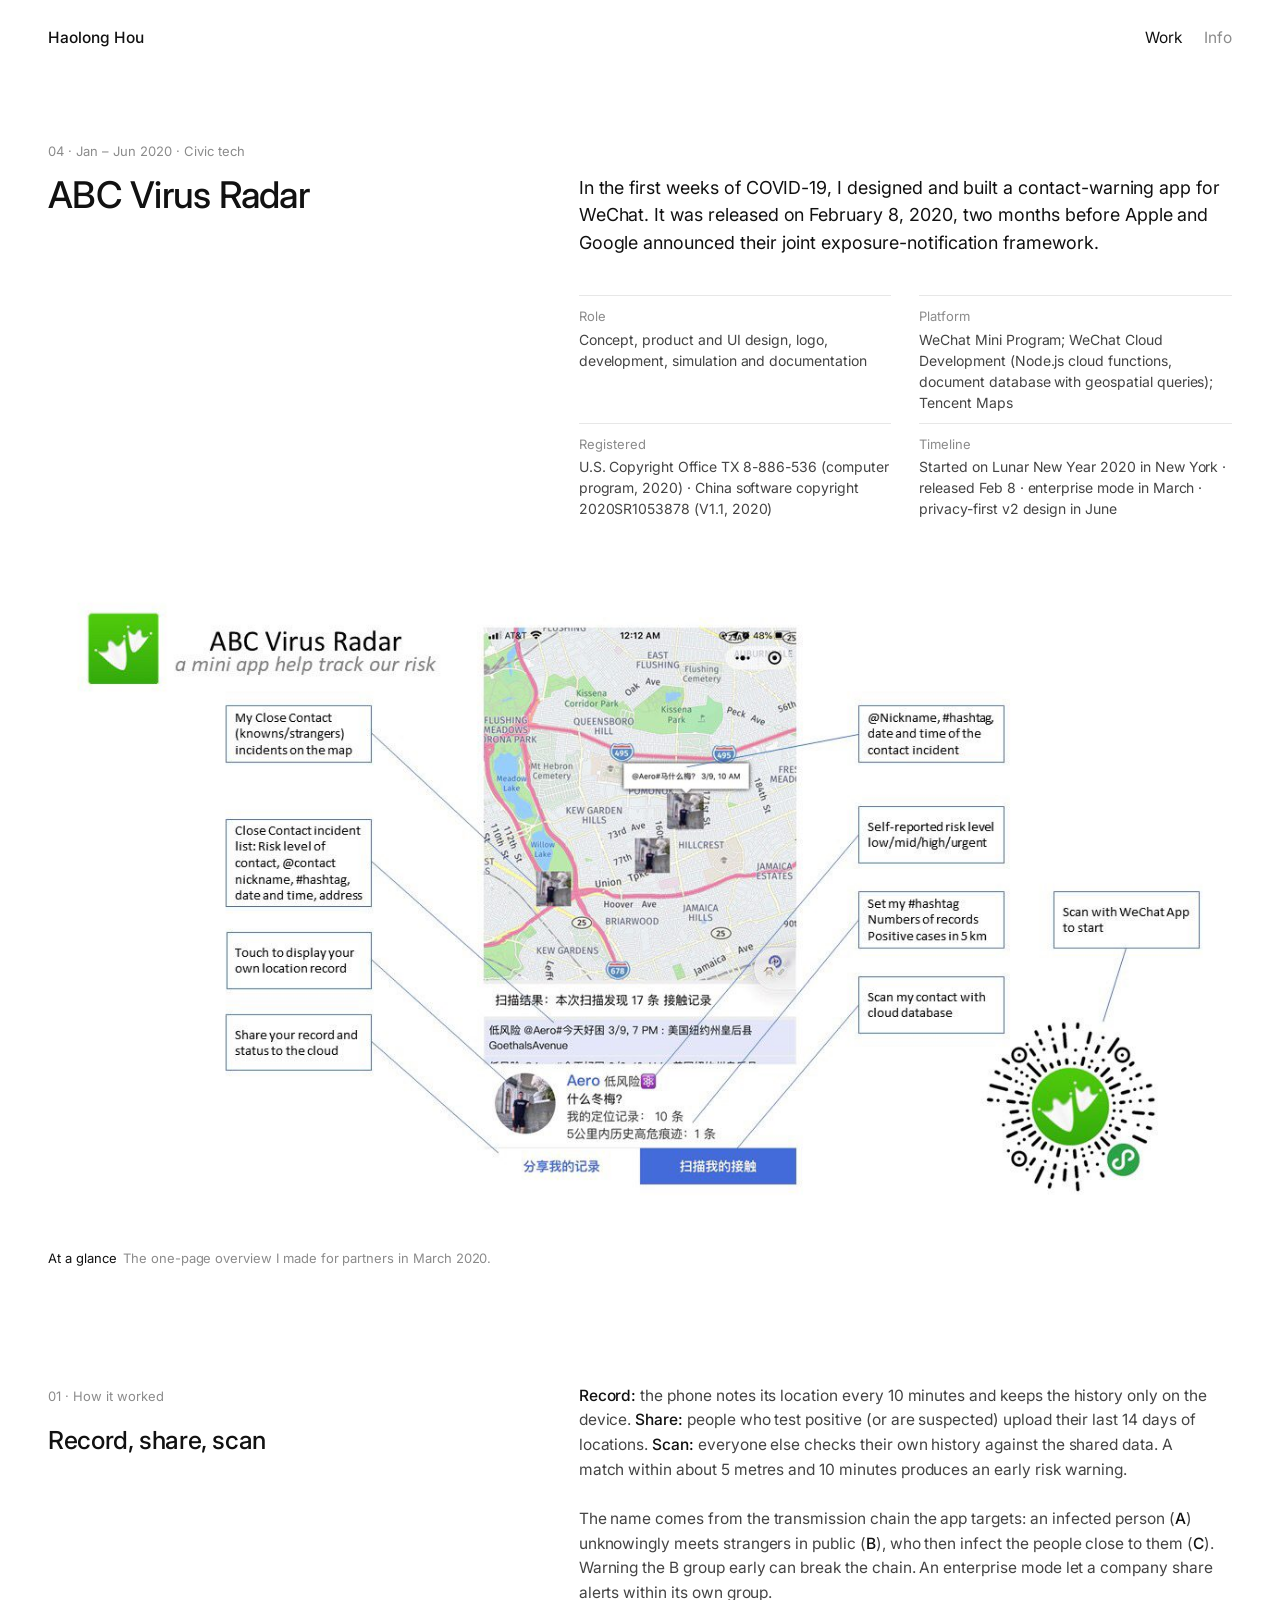
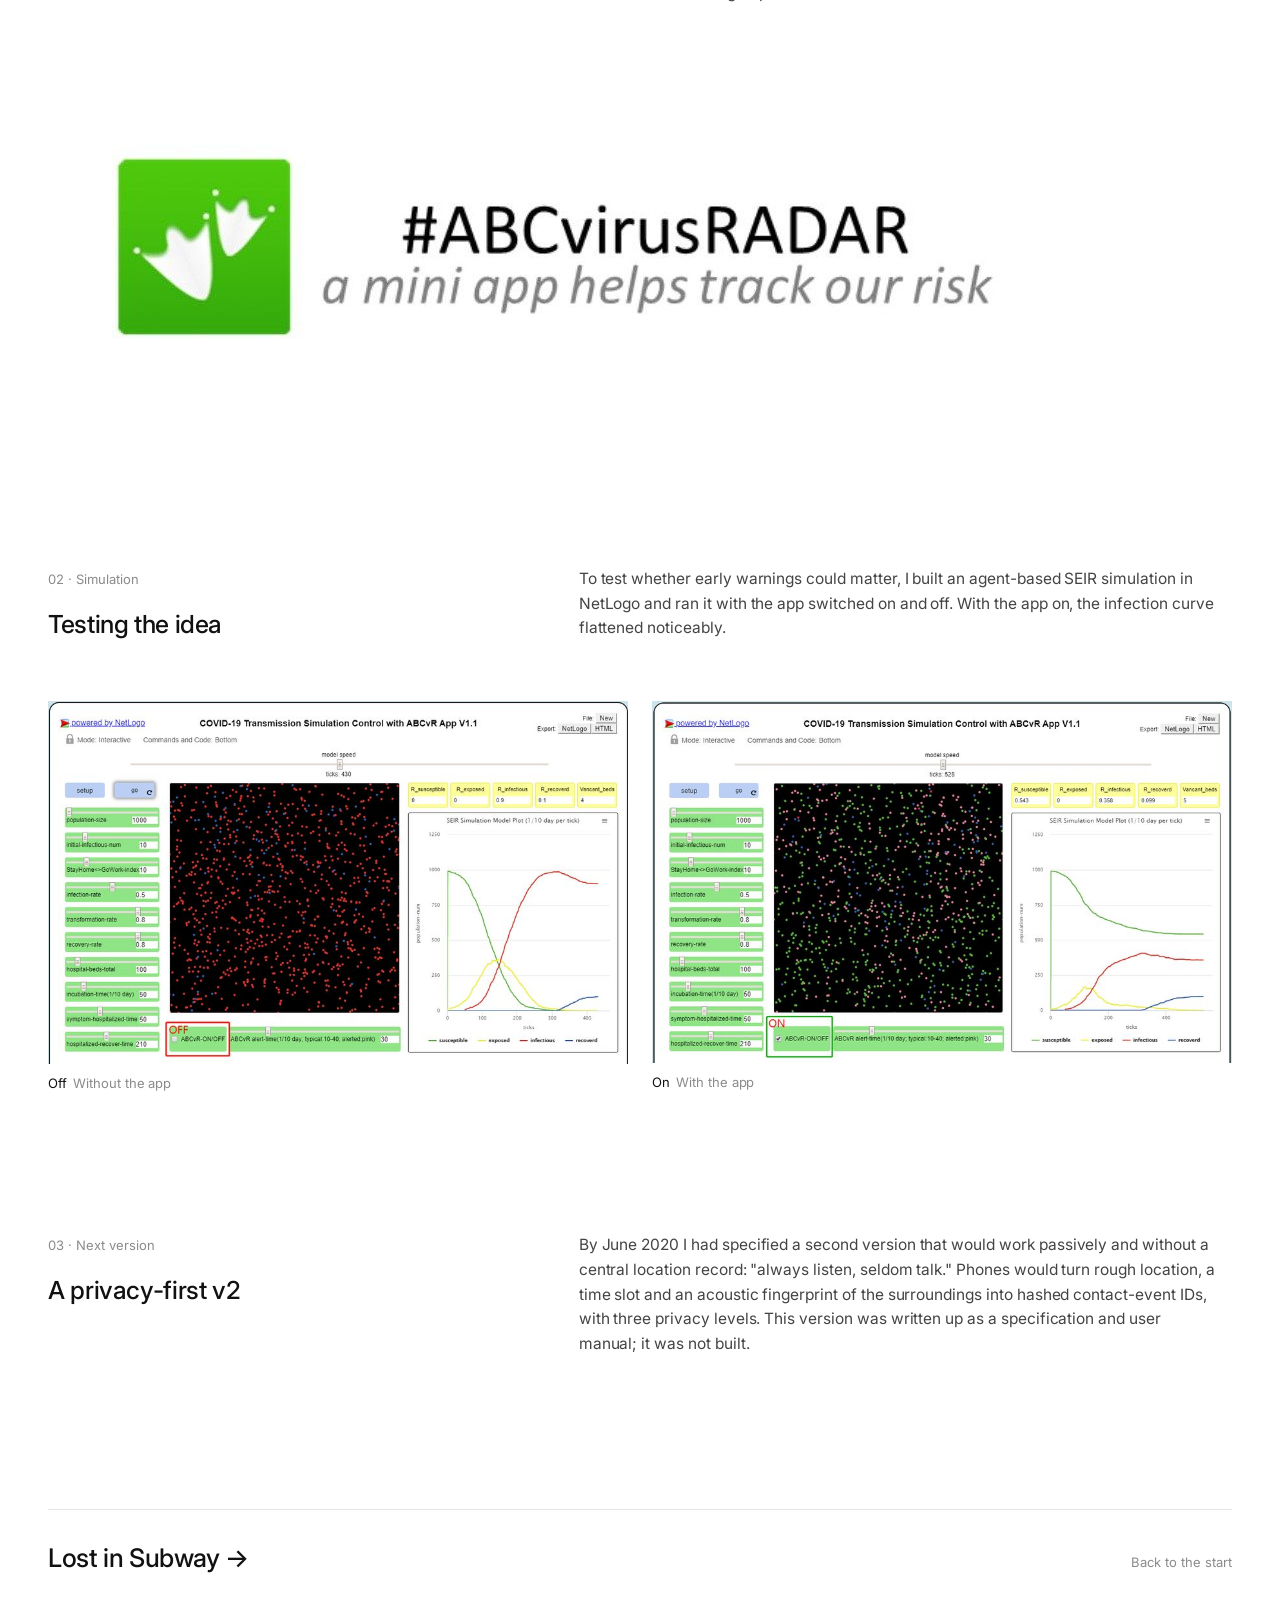
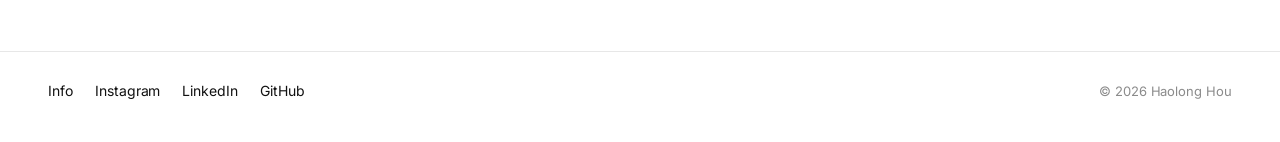
==== abc-virus-radar/index.html @ 7136e2a2 "Portfolio site for hey.icare.love Static gallery-style site: home, Info, and pages for Lost in Subwa" ====
<!doctype html>
<html lang="en">
<head>
<meta charset="utf-8">
<meta name="viewport" content="width=device-width, initial-scale=1">
<title>ABC Virus Radar — Haolong Hou</title>
<meta name="description" content="ABC Virus Radar: a COVID-19 contact-warning app designed and built in the first weeks of the pandemic, released on WeChat on February 8, 2020.">
<meta property="og:title" content="ABC Virus Radar — Haolong Hou">
<meta property="og:image" content="https://hey.icare.love/assets/img/abc/at-a-glance.jpg">
<link rel="icon" href="data:image/svg+xml,%3Csvg xmlns='http://www.w3.org/2000/svg' viewBox='0 0 32 32'%3E%3Ccircle cx='16' cy='16' r='12' fill='%23111'/%3E%3C/svg%3E">
<link rel="preconnect" href="https://fonts.googleapis.com">
<link rel="preconnect" href="https://fonts.gstatic.com" crossorigin>
<link href="https://fonts.googleapis.com/css2?family=Inter:ital,wght@0,400;0,500;1,400&display=swap" rel="stylesheet">
<link rel="stylesheet" href="../assets/css/site.css">
</head>
<body>
<a class="skip" href="#main">Skip to content</a>
<header class="site-head">
  <div class="wrap">
    <a class="brand" href="../">Haolong Hou</a>
    <nav class="site-nav" aria-label="Main">
      <a href="../" aria-current="page">Work</a>
      <a href="../info/">Info</a>
    </nav>
  </div>
</header>

<main id="main" class="wrap">
  <a class="back" href="../#work">← All work</a>

  <header class="proj-head">
    <p class="eyebrow"><b>04</b> · Jan – Jun 2020 · Civic tech</p>
    <h1>ABC Virus Radar</h1>
    <p class="lede">In the first weeks of COVID-19, I designed and built a contact-warning app for WeChat. It was released on February 8, 2020, two months before Apple and Google announced their joint exposure-notification framework.</p>
    <dl class="facts">
      <div><dt>Role</dt><dd>Concept, product and UI design, logo, development, simulation and documentation</dd></div>
      <div><dt>Platform</dt><dd>WeChat Mini Program; WeChat Cloud Development (Node.js cloud functions, document database with geospatial queries); Tencent Maps</dd></div>
      <div><dt>Registered</dt><dd>U.S. Copyright Office TX 8-886-536 (computer program, 2020) · China software copyright 2020SR1053878 (V1.1, 2020)</dd></div>
      <div><dt>Timeline</dt><dd>Started on Lunar New Year 2020 in New York · released Feb 8 · enterprise mode in March · privacy-first v2 design in June</dd></div>
    </dl>
  </header>

  <figure class="hero-fig">
    <img src="../assets/img/abc/at-a-glance.jpg" srcset="../assets/img/abc/at-a-glance-sm.jpg 900w, ../assets/img/abc/at-a-glance.jpg 1280w" sizes="(max-width: 1200px) 100vw, 1120px" width="1280" height="720" alt="ABC Virus Radar at a glance: a phone screen with contact markers on a map, surrounded by labels describing recording, sharing and scanning.">
    <figcaption><span class="k">At a glance</span>The one-page overview I made for partners in March 2020.</figcaption>
  </figure>

  <section class="chapter">
    <div class="chapter-side"><span class="chapter-no">01</span><span class="label">How it worked</span></div>
    <div class="body">
      <h2>Record, share, scan</h2>
      <p><strong>Record:</strong> the phone notes its location every 10 minutes and keeps the history only on the device. <strong>Share:</strong> people who test positive (or are suspected) upload their last 14 days of locations. <strong>Scan:</strong> everyone else checks their own history against the shared data. A match within about 5 metres and 10 minutes produces an early risk warning.</p>
      <p>The name comes from the transmission chain the app targets: an infected person (<strong>A</strong>) unknowingly meets strangers in public (<strong>B</strong>), who then infect the people close to them (<strong>C</strong>). Warning the B group early can break the chain. An enterprise mode let a company share alerts within its own group.</p>
      <figure>
        <img src="../assets/img/abc/cover.jpg" width="1041" height="361" loading="lazy" alt="Banner: #ABCvirusRADAR, a mini app helps track our risk, with the green footprint logo.">
      </figure>
    </div>
  </section>

  <section class="chapter">
    <div class="chapter-side"><span class="chapter-no">02</span><span class="label">Simulation</span></div>
    <div class="body">
      <h2>Testing the idea</h2>
      <p>To test whether early warnings could matter, I built an agent-based SEIR simulation in NetLogo and ran it with the app switched on and off. With the app on, the infection curve flattened noticeably.</p>
      <div class="figs two">
        <figure><img src="../assets/img/abc/simulation-off-sm.jpg" width="900" height="563" loading="lazy" alt="NetLogo simulation with the app off: a tall infection curve."><figcaption><span class="k">Off</span>Without the app</figcaption></figure>
        <figure><img src="../assets/img/abc/simulation-on-sm.jpg" width="900" height="561" loading="lazy" alt="NetLogo simulation with the app on: a flatter infection curve."><figcaption><span class="k">On</span>With the app</figcaption></figure>
      </div>
    </div>
  </section>

  <section class="chapter">
    <div class="chapter-side"><span class="chapter-no">03</span><span class="label">Next version</span></div>
    <div class="body">
      <h2>A privacy-first v2</h2>
      <p>By June 2020 I had specified a second version that would work passively and without a central location record: "always listen, seldom talk." Phones would turn rough location, a time slot and an acoustic fingerprint of the surroundings into hashed contact-event IDs, with three privacy levels. This version was written up as a specification and user manual; it was not built.</p>
    </div>
  </section>

  <a class="next-proj" href="../lost-in-subway/"><span class="label">Back to the start</span><strong>Lost in Subway →</strong></a>
</main>

<footer class="site-foot">
  <div class="wrap">
    <div class="contact"><a href="../info/">Info</a><a href="https://www.instagram.com/lostinsubway/">Instagram</a><a href="https://www.linkedin.com/in/hihaolong/">LinkedIn</a><a href="https://github.com/haolong">GitHub</a></div>
    <small>© 2026 Haolong Hou</small>
  </div>
</footer>
</body>
</html>
---- assets/css/site.css ----
/* hey.icare.love — Haolong Hou portfolio · gallery minimal */
:root {
  --paper: #ffffff;
  --paper-2: #f4f4f3;
  --ink: #111111;
  --ink-2: #444444;
  --muted: #8b8b8b;
  --rule: #e7e7e7;
  --accent: #111111;
  --accent-ink: #111111;
  --wrap: 1280px;
  --gutter: clamp(16px, 4vw, 48px);
  --sans: "Inter", "Helvetica Neue", Helvetica, Arial, system-ui, sans-serif;
  --mono: "Inter", "Helvetica Neue", Helvetica, Arial, system-ui, sans-serif;
}

* { box-sizing: border-box; }
html { -webkit-text-size-adjust: 100%; scroll-behavior: smooth; }
body {
  margin: 0;
  background: var(--paper);
  color: var(--ink);
  font: 400 15.5px/1.6 var(--sans);
  letter-spacing: -0.003em;
  text-rendering: optimizeLegibility;
  -webkit-font-smoothing: antialiased;
}
img { display: block; max-width: 100%; height: auto; }
a { color: inherit; text-decoration: none; }
p a, dd a, li a, figcaption a { text-decoration: underline; text-decoration-color: #c9c9c9; text-underline-offset: 0.2em; text-decoration-thickness: 1px; }
a:hover { color: var(--muted); }
p a:hover, dd a:hover, li a:hover { text-decoration-color: currentColor; color: var(--ink); }
:focus-visible { outline: 1px solid var(--ink); outline-offset: 4px; }
em { font-style: italic; }

.wrap { max-width: var(--wrap); margin: 0 auto; padding: 0 var(--gutter); }
.skip { position: absolute; left: -9999px; }
.skip:focus { left: 12px; top: 12px; background: var(--ink); color: var(--paper); padding: 8px 12px; z-index: 10; }

/* small quiet labels */
.label, .eyebrow, .tags, .facts dt, figcaption .k, .chapter-no, .meta-line {
  font-size: 13px;
  color: var(--muted);
  letter-spacing: 0;
  text-transform: none;
}
.eyebrow b, .chapter-no { font-weight: 400; }

/* header */
.site-head .wrap { display: flex; align-items: baseline; justify-content: space-between; gap: 16px; padding-top: 26px; padding-bottom: 26px; flex-wrap: wrap; }
.brand { font-weight: 500; font-size: 15.5px; }
.brand .dot { display: none; }
.site-nav { display: flex; gap: 22px; font-size: 15.5px; }
.site-nav a { color: var(--muted); }
.site-nav a:hover, .site-nav a[aria-current="page"] { color: var(--ink); }

/* home */
.intro { padding: clamp(36px, 8vw, 110px) 0 clamp(48px, 8vw, 110px); }
.intro p { font-size: clamp(1.05rem, 1.7vw, 1.3rem); line-height: 1.45; color: var(--ink); max-width: 38rem; margin: 0; letter-spacing: -0.01em; }
.intro p + p { color: var(--muted); margin-top: 14px; font-size: 15.5px; }

.gallery { display: grid; gap: clamp(72px, 11vw, 150px); padding-bottom: clamp(80px, 12vw, 160px); }
.piece { display: block; }
.piece .media { background: var(--paper-2); overflow: hidden; }
.piece .media img { width: 100%; aspect-ratio: 16 / 9.5; object-fit: cover; transition: opacity .3s ease; }
.piece:hover .media img { opacity: .9; }
.piece .cap { display: flex; justify-content: space-between; align-items: baseline; gap: 16px; margin-top: 14px; }
.piece .cap .t { font-size: 15.5px; color: var(--ink); }
.piece .cap .t span { color: var(--muted); }
.piece .cap .arrow { color: var(--muted); font-size: 15.5px; white-space: nowrap; }
.piece:hover .cap .arrow { color: var(--ink); }
.piece .cap p { margin: 4px 0 0; color: var(--muted); font-size: 14px; max-width: 40rem; }

/* info page */
.about { padding: clamp(28px, 6vw, 80px) 0 clamp(80px, 12vw, 160px); }
.about-grid { display: grid; grid-template-columns: 5fr 7fr; gap: clamp(28px, 5vw, 80px); }
.about-grid > div > p:first-child { margin-top: 0; }
.about-grid > div > p { font-size: clamp(1rem, 1.4vw, 1.15rem); line-height: 1.5; color: var(--ink); max-width: 30rem; }
.about .sec-head { display: none; }
.cv { display: grid; gap: 34px; }
.cv h3 { font-size: 13px; font-weight: 400; color: var(--muted); margin: 0 0 8px; }
.cv ul { list-style: none; margin: 0; padding: 0; }
.cv li { display: grid; grid-template-columns: 6.5em 1fr; gap: 14px; padding: 8px 0; border-top: 1px solid var(--rule); font-size: 14.5px; line-height: 1.5; }
.cv li .y { font-size: 13px; color: var(--muted); padding-top: 1px; }
.cv li span.w { color: var(--muted); }
.contact-block { margin-top: 36px; font-size: 14.5px; }
.contact-block .label { display: block; margin-bottom: 4px; }

/* footer */
.site-foot .wrap { display: flex; justify-content: space-between; gap: 16px; flex-wrap: wrap; align-items: baseline; padding-top: 28px; padding-bottom: 40px; border-top: 1px solid var(--rule); }
.site-foot .contact { display: flex; gap: 22px; flex-wrap: wrap; font-size: 14px; }
.site-foot small { color: var(--muted); font-size: 13px; }

/* project page */
.back { display: none; }
.proj-head { padding: clamp(24px, 5vw, 64px) 0 clamp(24px, 4vw, 44px); display: grid; grid-template-columns: 5fr 7fr; gap: 12px clamp(28px, 5vw, 80px); align-items: start; }
.proj-head .eyebrow { grid-column: 1 / -1; margin: 0; }
.proj-head h1 { grid-column: 1; font-size: clamp(1.7rem, 3vw, 2.3rem); line-height: 1.15; letter-spacing: -0.02em; margin: 0; font-weight: 500; }
.proj-head .lede { grid-column: 2; font-size: clamp(1rem, 1.4vw, 1.15rem); line-height: 1.55; color: var(--ink); margin: 0 0 8px; max-width: 42rem; }
.facts { grid-column: 2; display: grid; grid-template-columns: 1fr 1fr; gap: 0 28px; margin: 18px 0 0; }
.facts > div { padding: 10px 0; border-top: 1px solid var(--rule); }
.facts dt { margin-bottom: 2px; }
.facts dd { margin: 0; font-size: 14px; line-height: 1.5; color: var(--ink-2); }
.ai-note { grid-column: 2; font-size: 13px; color: var(--muted); margin: 10px 0 0; max-width: 42rem; line-height: 1.5; }

.hero-fig { margin: 0 0 clamp(64px, 9vw, 120px); }
.hero-fig img { width: 100%; }
figure { margin: 0; }
figcaption { font-size: 13px; line-height: 1.45; color: var(--muted); margin-top: 10px; max-width: 40rem; }
figcaption .k { color: var(--ink); margin-right: 6px; }

.chapter { display: grid; grid-template-columns: 5fr 7fr; grid-template-rows: auto 1fr; gap: 12px clamp(28px, 5vw, 80px); padding: 0 0 clamp(80px, 11vw, 140px); }
.chapter h2, .chapter-side { align-self: start; }
.chapter-side { grid-column: 1; }
.chapter-side .chapter-no { display: inline; }
.chapter-side .chapter-no::after { content: " · "; }
.chapter-side .label { display: inline; }
.chapter-side .label br { display: none; }
.chapter .body { display: contents; }
.chapter h2 { grid-column: 1; grid-row: 2; font-size: clamp(1.25rem, 2vw, 1.55rem); line-height: 1.2; letter-spacing: -0.015em; margin: 6px 0 0; font-weight: 500; }
.chapter .body > p { grid-column: 2; color: var(--ink-2); max-width: 40rem; margin: 0 0 12px; }
.chapter .body > p:first-of-type { grid-row: 1 / span 2; }
.chapter .body > p strong { color: var(--ink); font-weight: 500; }
.chapter .body > :is(figure, .figs, .stats, .linkrow) { grid-column: 1 / -1; }
.status { display: inline-block; font-size: 12px; color: var(--muted); border: 1px solid var(--rule); border-radius: 999px; padding: 1px 9px; margin-left: 8px; vertical-align: 1px; }
.linkrow { display: flex; flex-wrap: wrap; gap: 8px 22px; margin: 0 0 8px; font-size: 14px; grid-column: 2 !important; }
.linkrow a { text-decoration: underline; text-decoration-color: #c9c9c9; text-underline-offset: 0.2em; }
.linkrow a::after { content: " ↗"; }

.figs { display: grid; gap: clamp(12px, 2vw, 24px); margin: clamp(20px, 3vw, 36px) 0 0; }
.figs.two { grid-template-columns: 1fr 1fr; }
.figs.three { grid-template-columns: repeat(3, 1fr); }
.figs.phones { grid-template-columns: repeat(3, minmax(0, 300px)); justify-content: center; gap: clamp(16px, 4vw, 56px); background: var(--paper-2); padding: clamp(24px, 5vw, 64px); }
.figs.wide-narrow { grid-template-columns: 2fr 1fr; align-items: start; }
.figs img { width: 100%; background: var(--paper-2); }
.chapter .body > figure { margin-top: clamp(20px, 3vw, 36px); }
.chapter .body > figure[style] { margin-top: clamp(20px, 3vw, 36px) !important; }

.stats { display: grid; grid-template-columns: repeat(4, 1fr); border-top: 1px solid var(--rule); border-bottom: 1px solid var(--rule); margin: clamp(16px, 3vw, 28px) 0 0; }
.stats div { padding: 16px 16px 16px 0; }
.stats div + div { padding-left: 16px; border-left: 1px solid var(--rule); }
.stats b { display: block; font-size: clamp(1.6rem, 3vw, 2.4rem); letter-spacing: -0.03em; line-height: 1.05; font-weight: 400; }
.stats span { font-size: 12.5px; color: var(--muted); }

.next-proj { display: flex; justify-content: space-between; align-items: baseline; gap: 16px; border-top: 1px solid var(--rule); padding: 28px 0 72px; }
.next-proj .label { order: 2; }
.next-proj strong { font-size: clamp(1.25rem, 2.2vw, 1.6rem); letter-spacing: -0.015em; font-weight: 500; }
.next-proj:hover strong { color: var(--muted); }

img.blend { mix-blend-mode: multiply; background: transparent !important; }
.media:has(img.blend) { background: transparent; }

/* responsive */
@media (max-width: 900px) {
  .about-grid, .proj-head, .chapter { grid-template-columns: 1fr; }
  .proj-head > *, .chapter .body > *, .chapter-side, .chapter h2, .linkrow { grid-column: 1 !important; grid-row: auto !important; }
  .figs.three { grid-template-columns: 1fr 1fr; }
  .stats { grid-template-columns: 1fr 1fr; }
  .stats div:nth-child(3) { border-left: 0; padding-left: 0; }
  .stats div:nth-child(n+3) { border-top: 1px solid var(--rule); }
}
@media (max-width: 600px) {
  .figs.two, .figs.three, .figs.wide-narrow, .facts { grid-template-columns: 1fr; }
  .figs.phones { grid-template-columns: repeat(3, 1fr); gap: 8px; padding: 16px; }
  .cv li { grid-template-columns: 1fr; gap: 2px; }
  .piece .cap { flex-direction: column; gap: 4px; }
}

/* print */
@media print {
  @page { size: Letter; margin: 13mm 14mm 14mm; }
  body { background: #fff; }
  .site-head, .site-foot, .back, .next-proj, .skip, .no-print { display: none !important; }
  .chapter, figure, .facts > div, .stats { break-inside: avoid; }
}
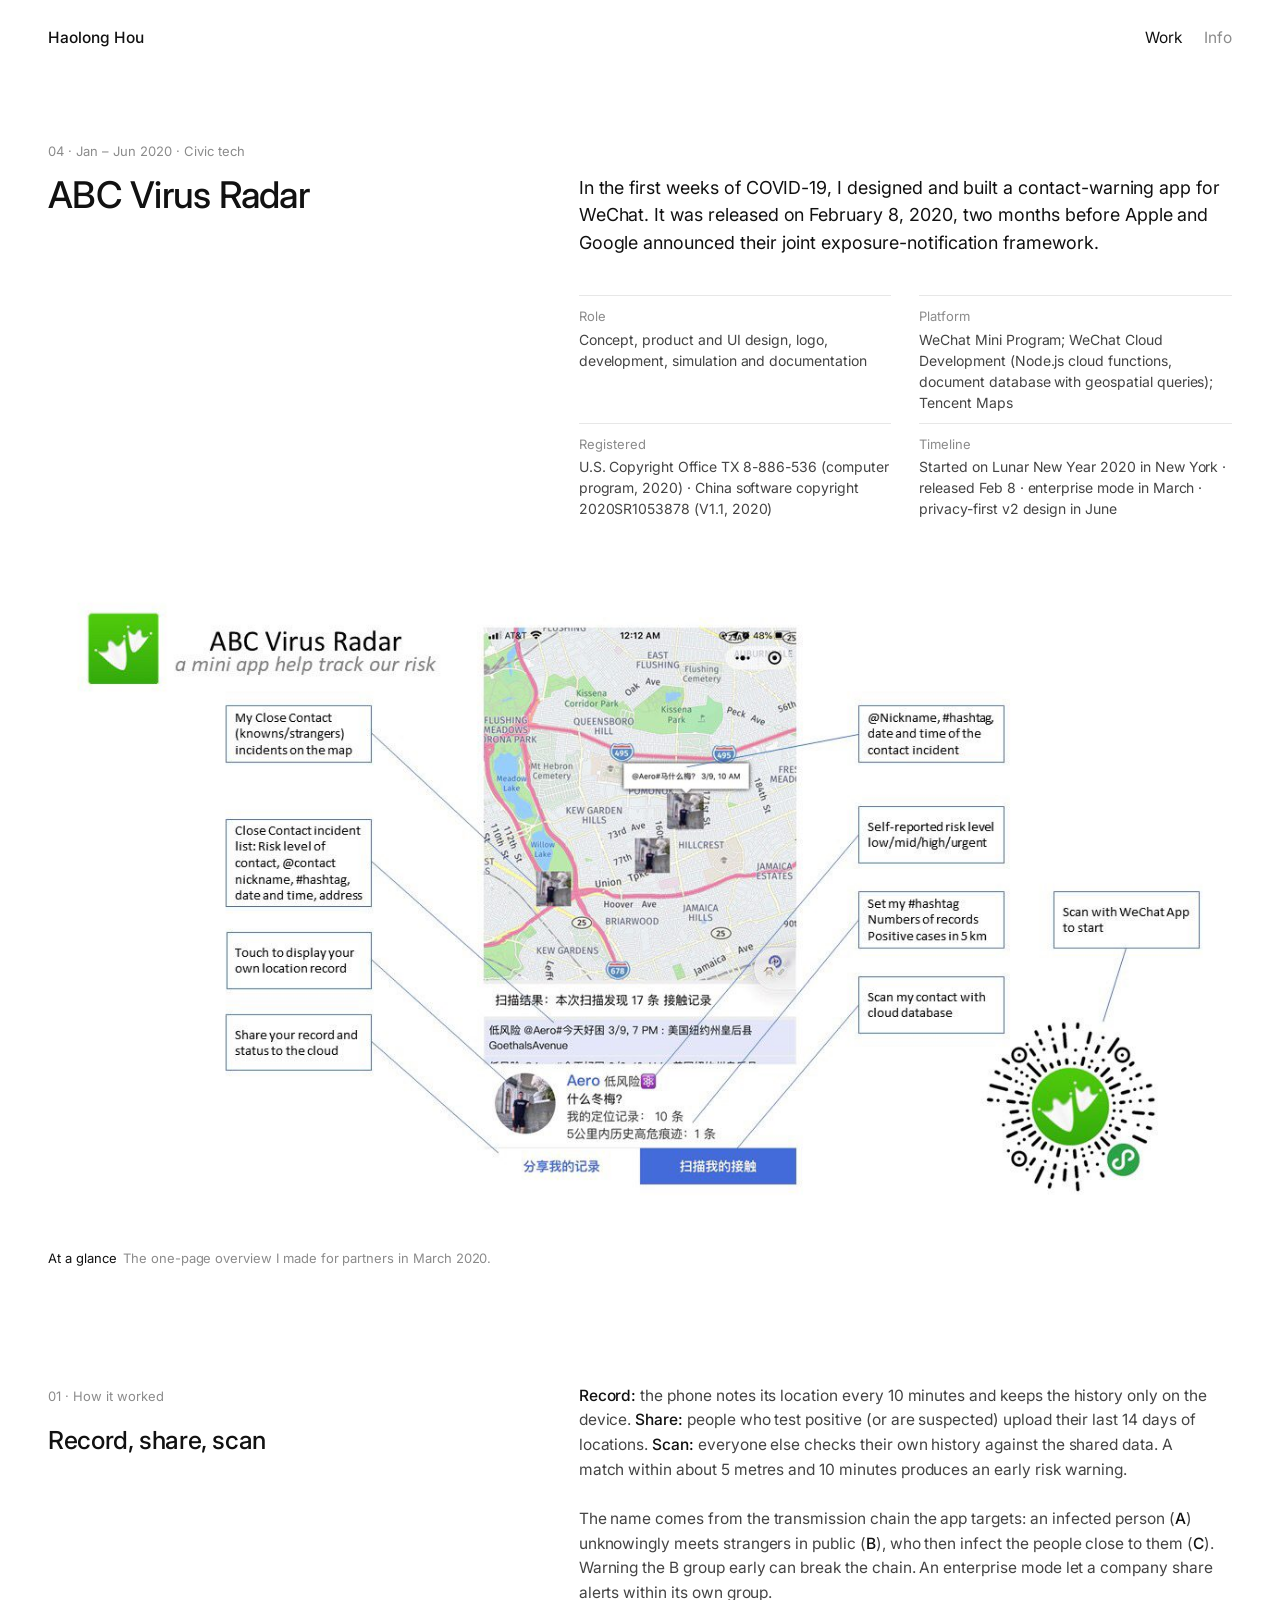
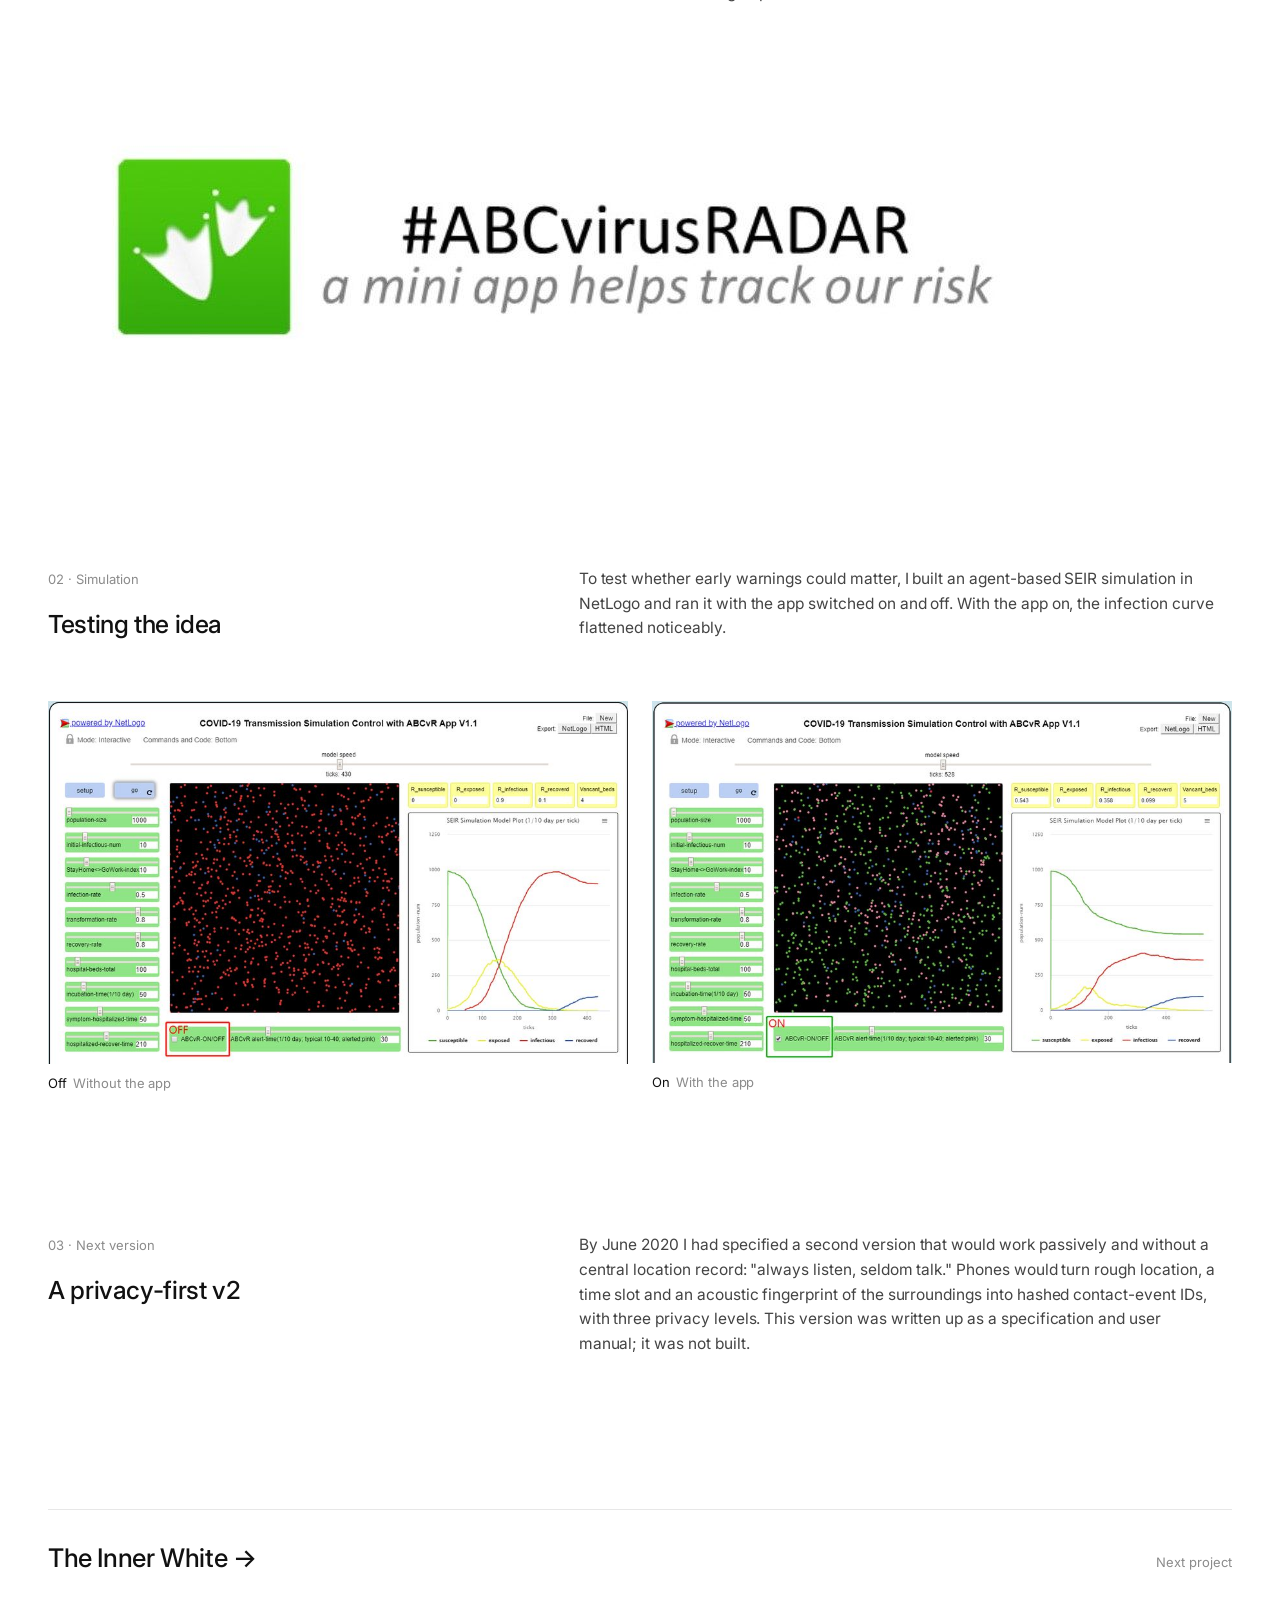
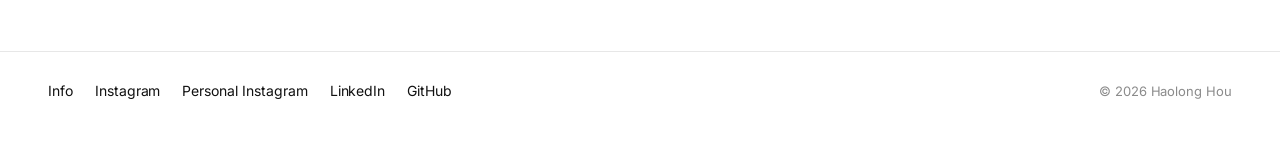
==== commit 7fc7df96: "Add The Inner White, artist references and personal Instagram - New project page the-inner-white/ (F" ====
--- a/abc-virus-radar/index.html
+++ b/abc-virus-radar/index.html
@@ -77,12 +77,12 @@
     </div>
   </section>
 
-  <a class="next-proj" href="../lost-in-subway/"><span class="label">Back to the start</span><strong>Lost in Subway →</strong></a>
+  <a class="next-proj" href="../the-inner-white/"><span class="label">Next project</span><strong>The Inner White →</strong></a>
 </main>
 
 <footer class="site-foot">
   <div class="wrap">
-    <div class="contact"><a href="../info/">Info</a><a href="https://www.instagram.com/lostinsubway/">Instagram</a><a href="https://www.linkedin.com/in/hihaolong/">LinkedIn</a><a href="https://github.com/haolong">GitHub</a></div>
+    <div class="contact"><a href="../info/">Info</a><a href="https://www.instagram.com/lostinsubway/">Instagram</a><a href="https://www.instagram.com/one_sunny_morning/">Personal Instagram</a><a href="https://www.linkedin.com/in/hihaolong/">LinkedIn</a><a href="https://github.com/haolong">GitHub</a></div>
     <small>© 2026 Haolong Hou</small>
   </div>
 </footer>
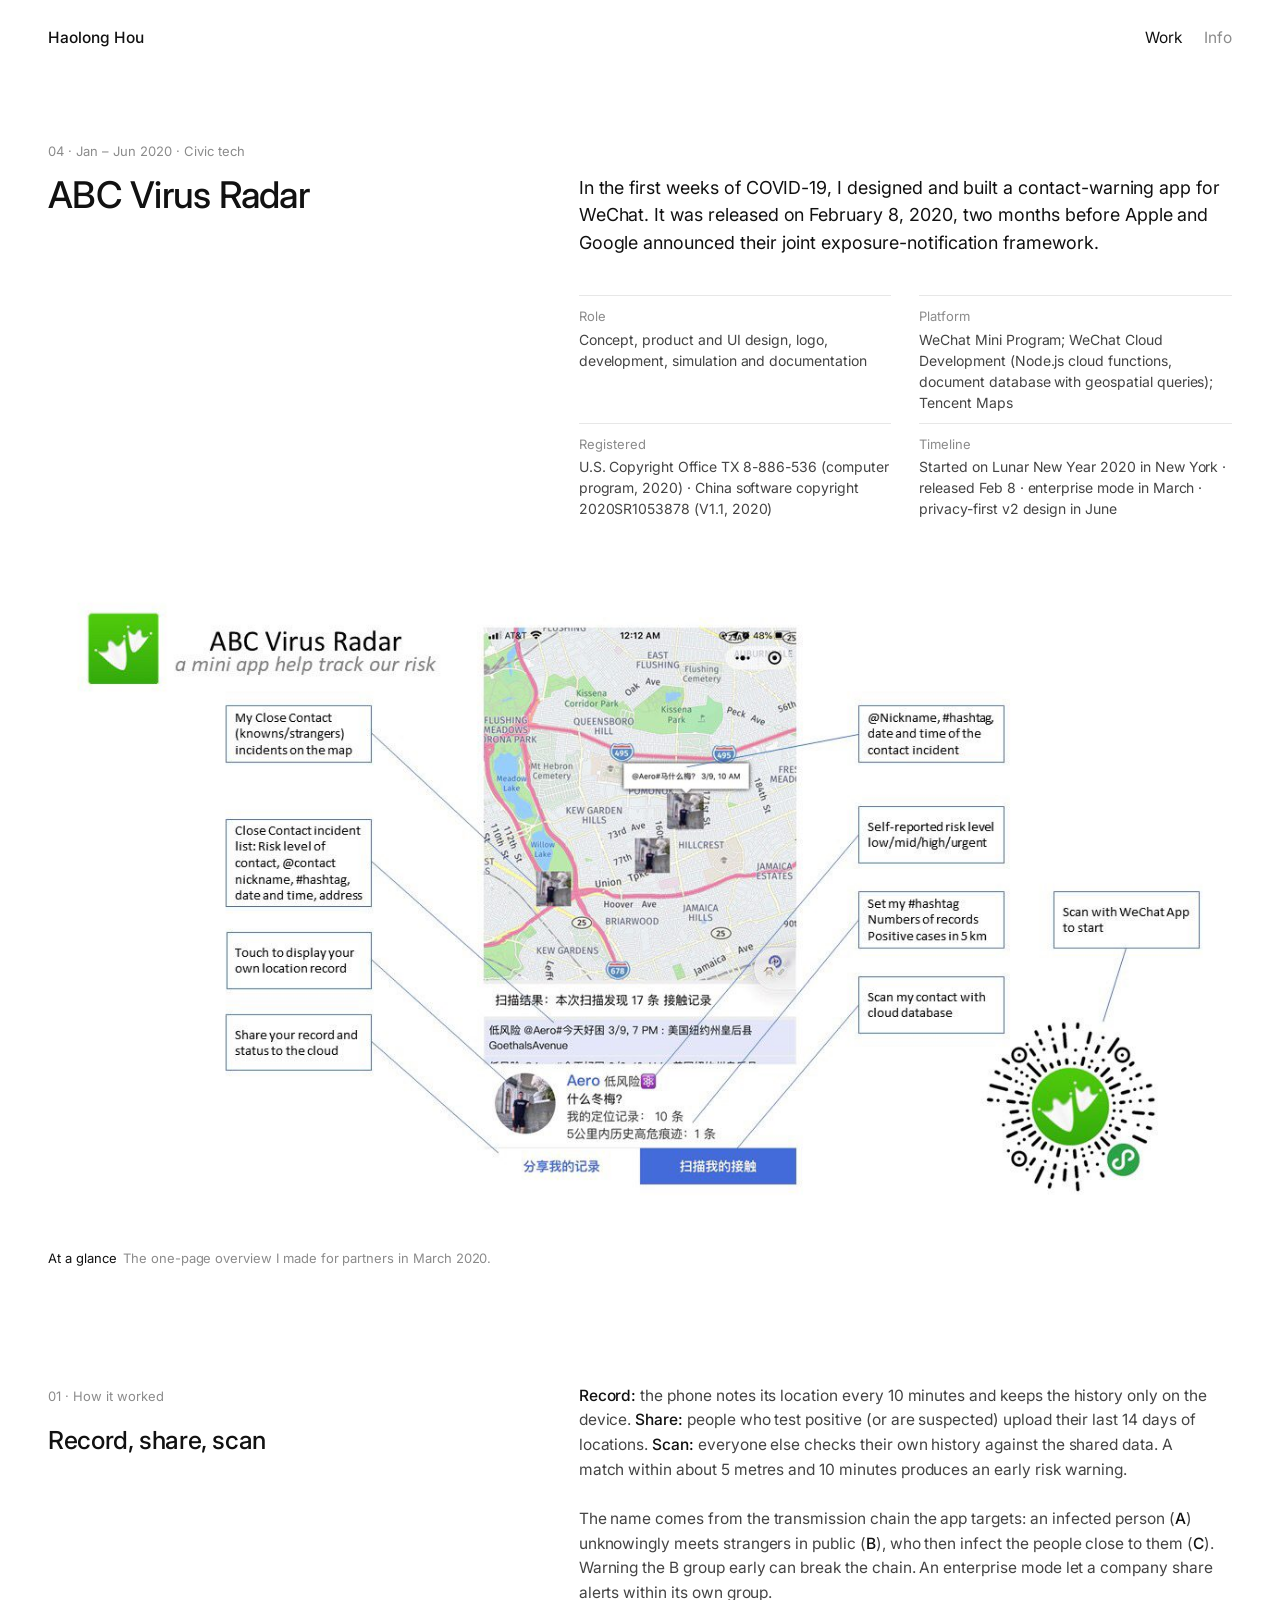
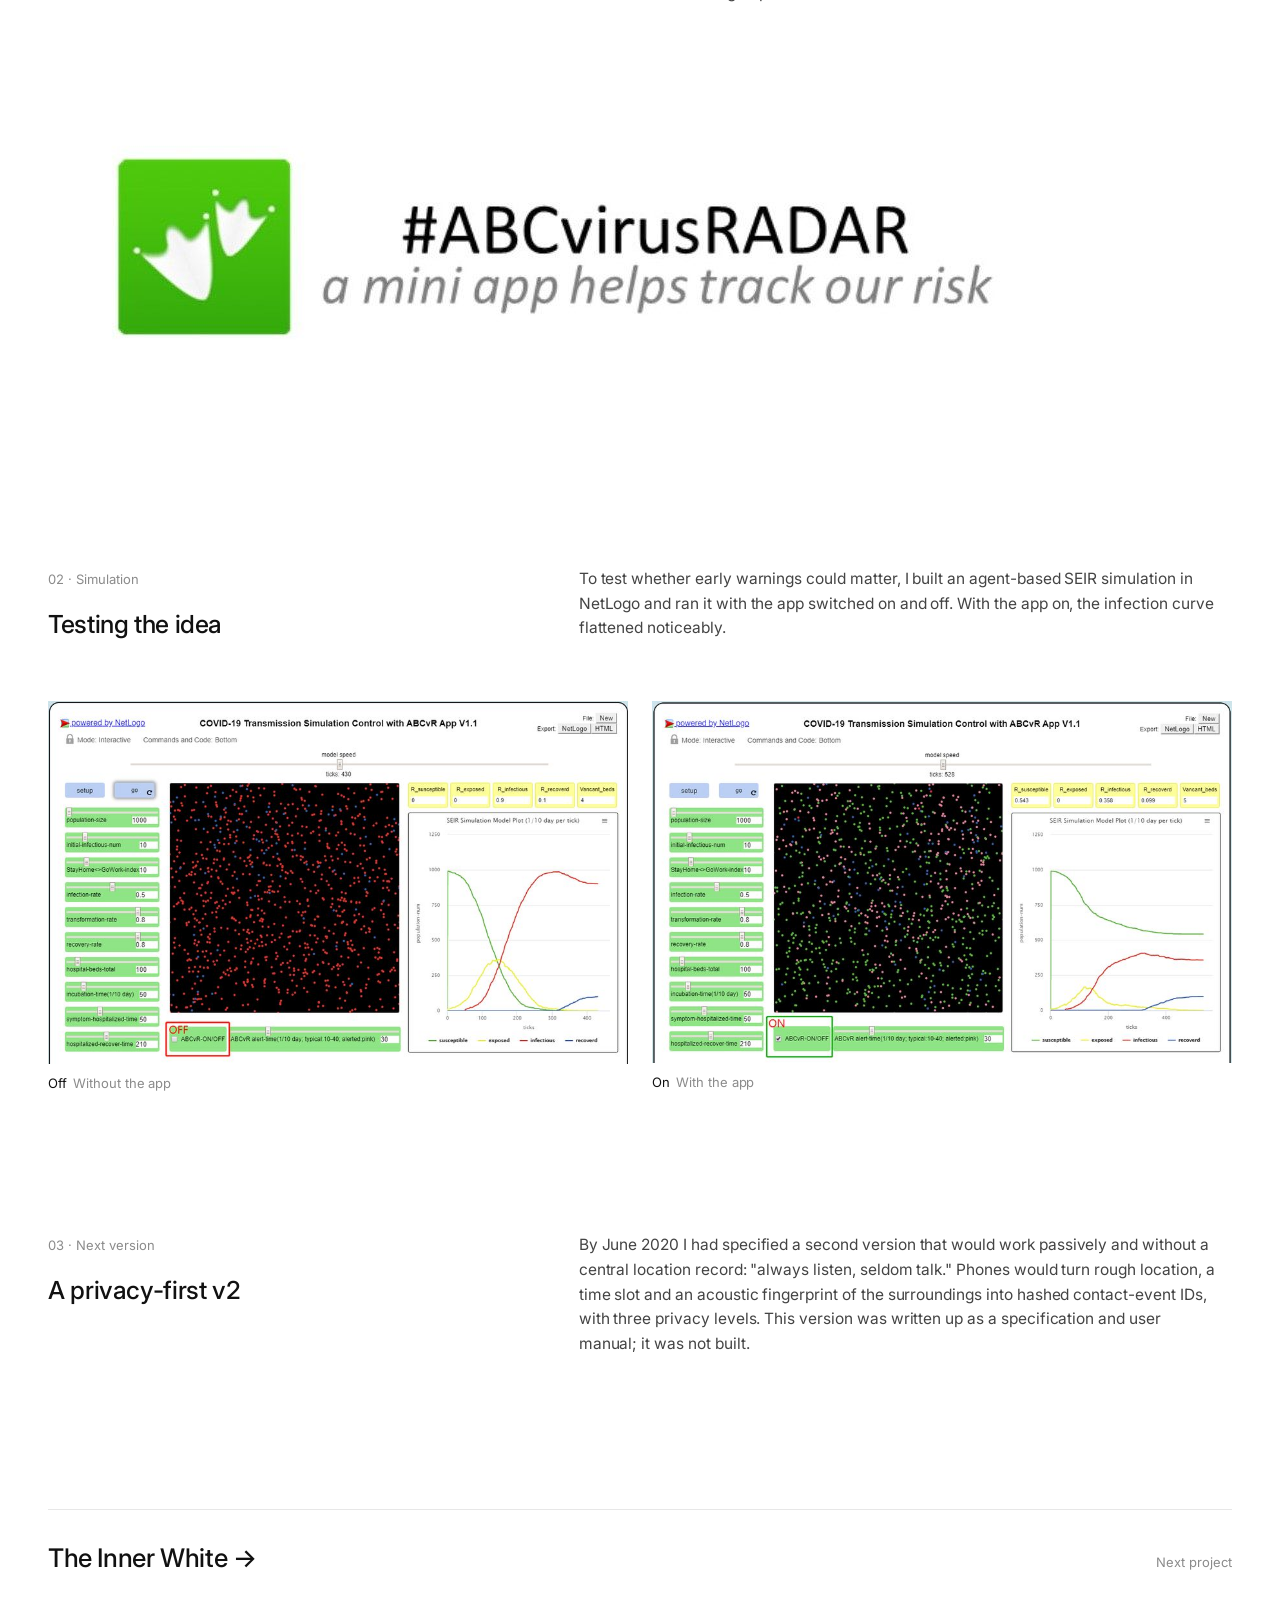
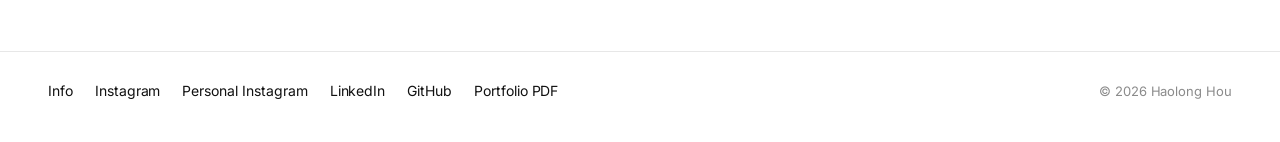
==== commit 621b9ffe: "Lost in the Subway rename and chapter order, The Inner White as a jewellery project, portfolio PDF o" ====
--- a/abc-virus-radar/index.html
+++ b/abc-virus-radar/index.html
@@ -82,7 +82,7 @@
 
 <footer class="site-foot">
   <div class="wrap">
-    <div class="contact"><a href="../info/">Info</a><a href="https://www.instagram.com/lostinsubway/">Instagram</a><a href="https://www.instagram.com/one_sunny_morning/">Personal Instagram</a><a href="https://www.linkedin.com/in/hihaolong/">LinkedIn</a><a href="https://github.com/haolong">GitHub</a></div>
+    <div class="contact"><a href="../info/">Info</a><a href="https://www.instagram.com/lostinsubway/">Instagram</a><a href="https://www.instagram.com/one_sunny_morning/">Personal Instagram</a><a href="https://www.linkedin.com/in/hihaolong/">LinkedIn</a><a href="https://github.com/haolong">GitHub</a><a href="../Haolong-Hou-Portfolio.pdf">Portfolio PDF</a></div>
     <small>© 2026 Haolong Hou</small>
   </div>
 </footer>
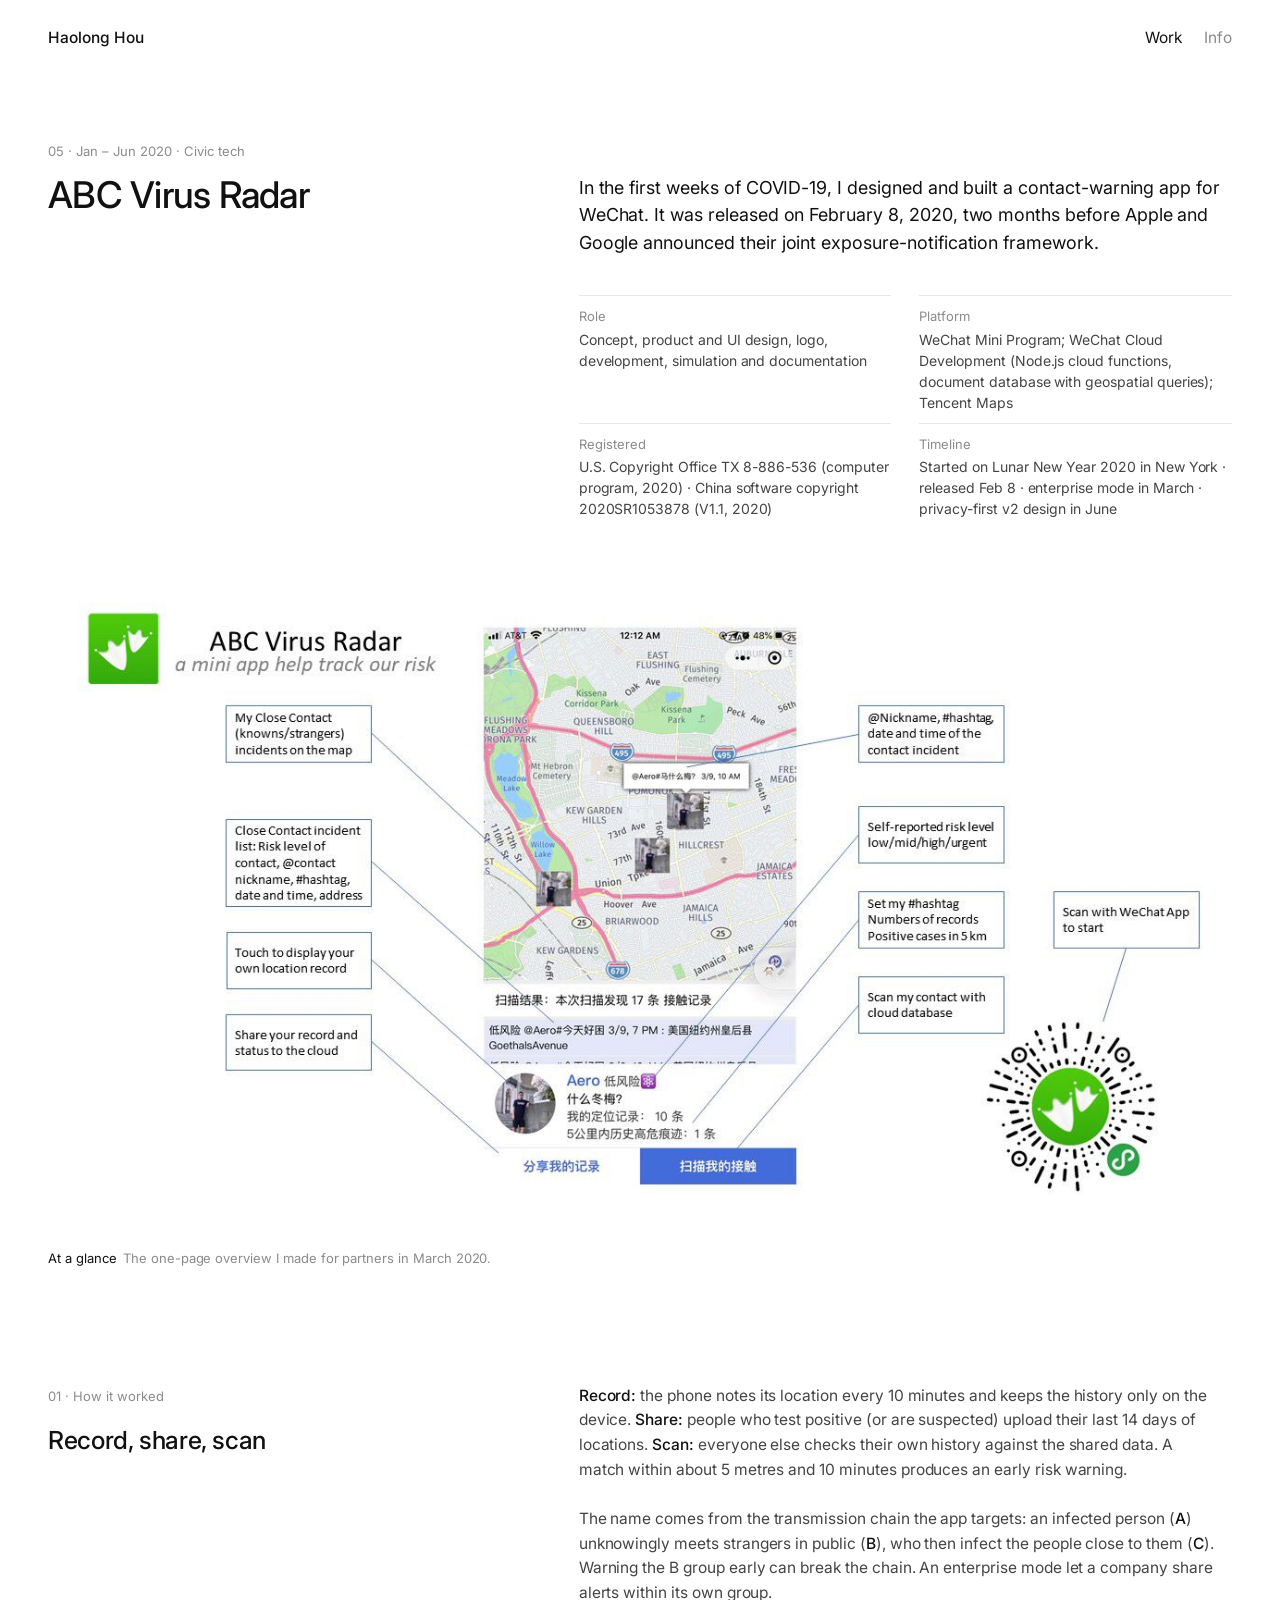
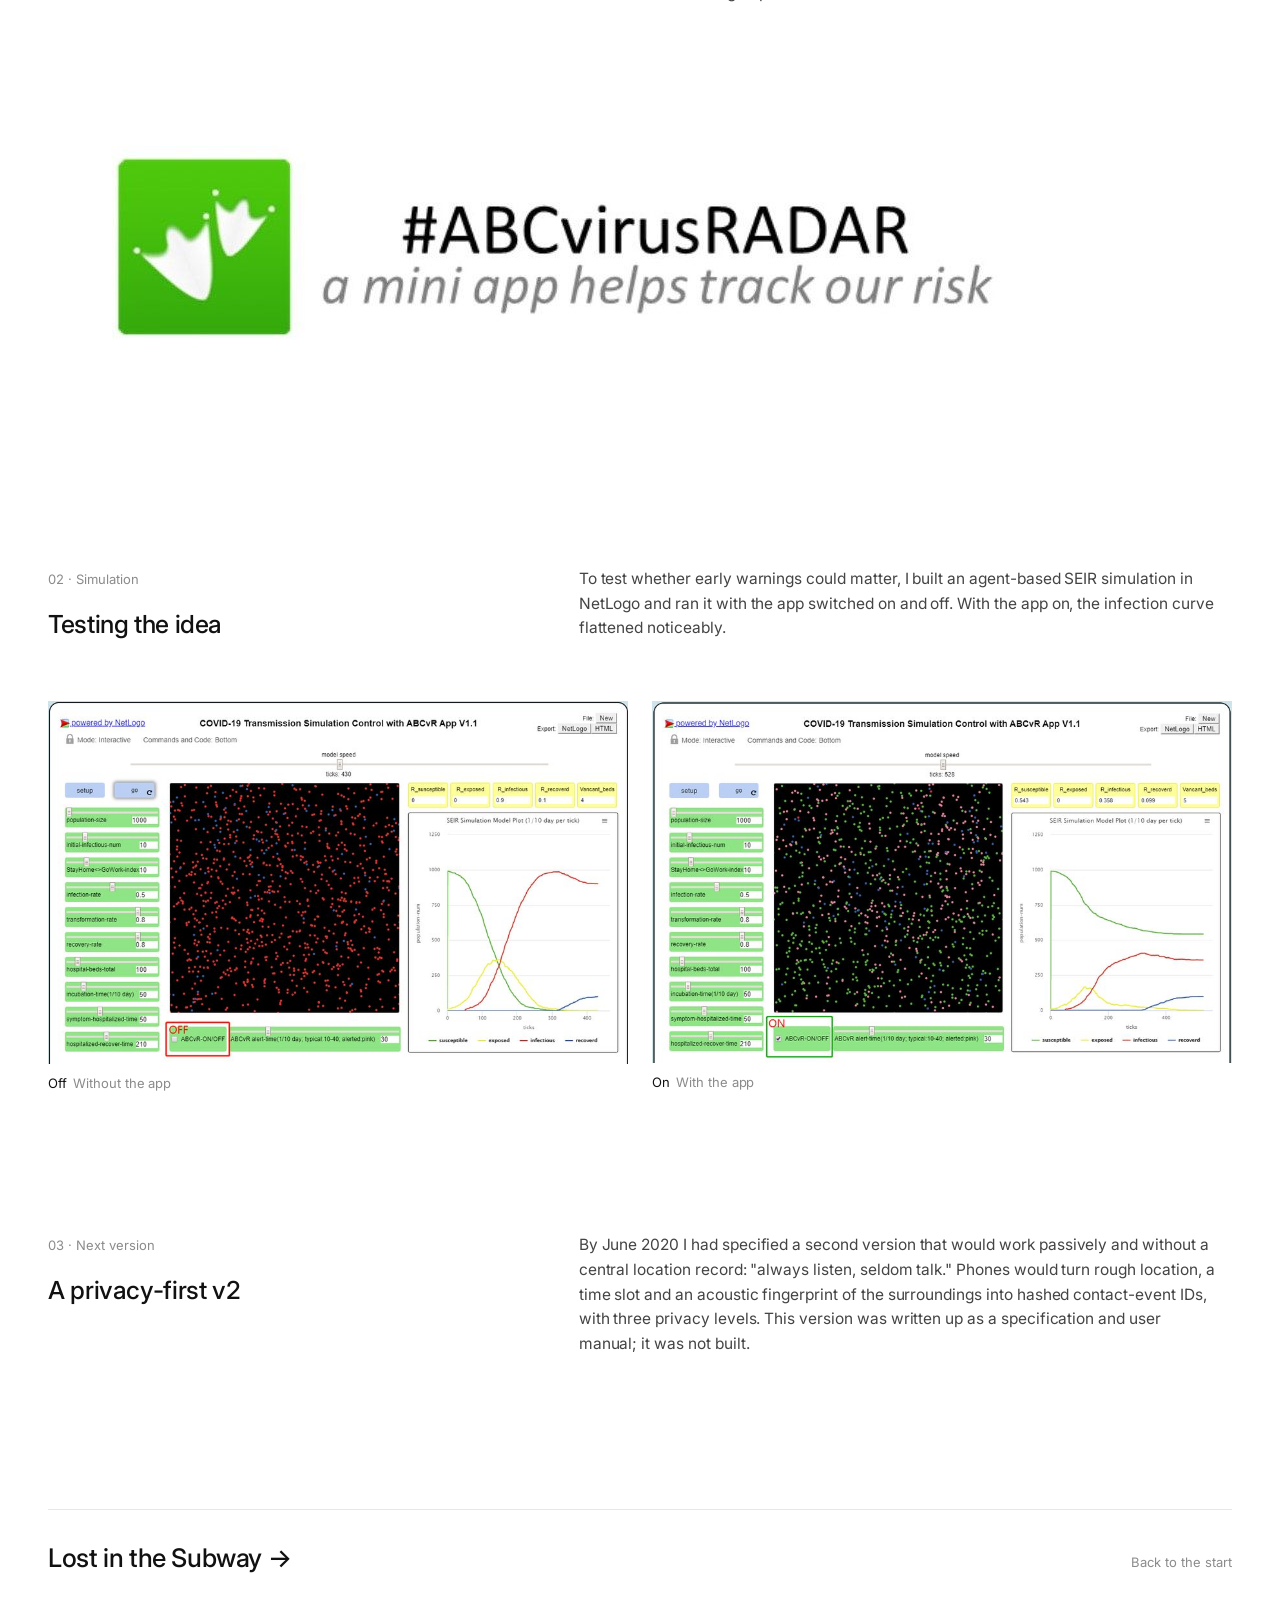
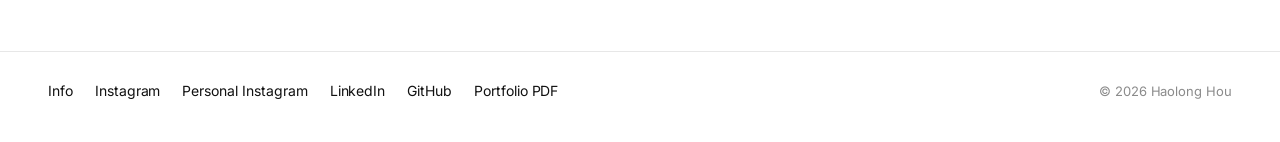
==== commit 1d48b1bf: "Move The Inner White above ABC Virus Radar (newer work first) Home page order, project numbers (04/0" ====
--- a/abc-virus-radar/index.html
+++ b/abc-virus-radar/index.html
@@ -29,7 +29,7 @@
   <a class="back" href="../#work">← All work</a>
 
   <header class="proj-head">
-    <p class="eyebrow"><b>04</b> · Jan – Jun 2020 · Civic tech</p>
+    <p class="eyebrow"><b>05</b> · Jan – Jun 2020 · Civic tech</p>
     <h1>ABC Virus Radar</h1>
     <p class="lede">In the first weeks of COVID-19, I designed and built a contact-warning app for WeChat. It was released on February 8, 2020, two months before Apple and Google announced their joint exposure-notification framework.</p>
     <dl class="facts">
@@ -77,7 +77,7 @@
     </div>
   </section>
 
-  <a class="next-proj" href="../the-inner-white/"><span class="label">Next project</span><strong>The Inner White →</strong></a>
+  <a class="next-proj" href="../lost-in-subway/"><span class="label">Back to the start</span><strong>Lost in the Subway →</strong></a>
 </main>
 
 <footer class="site-foot">
--- a/assets/css/site.css
+++ b/assets/css/site.css
@@ -126,6 +126,10 @@
 .linkrow { display: flex; flex-wrap: wrap; gap: 8px 22px; margin: 0 0 8px; font-size: 14px; grid-column: 2 !important; }
 .linkrow a { text-decoration: underline; text-decoration-color: #c9c9c9; text-underline-offset: 0.2em; }
 .linkrow a::after { content: " ↗"; }
+.spoiler-note { display: grid; grid-template-columns: 5fr 7fr; gap: 0 clamp(28px, 5vw, 80px); margin: 0 0 clamp(48px, 7vw, 88px); }
+.spoiler-note p { grid-column: 2; margin: 0; max-width: 40rem; font-size: 14px; line-height: 1.5; color: var(--muted); border-left: 2px solid var(--rule); padding-left: 12px; }
+.spoiler-note a { color: var(--ink); text-decoration: underline; text-decoration-color: #c9c9c9; text-underline-offset: 0.2em; }
+@media (max-width: 900px) { .spoiler-note { grid-template-columns: 1fr; } .spoiler-note p { grid-column: 1; } }
 
 .figs { display: grid; gap: clamp(12px, 2vw, 24px); margin: clamp(20px, 3vw, 36px) 0 0; }
 .figs.two { grid-template-columns: 1fr 1fr; }
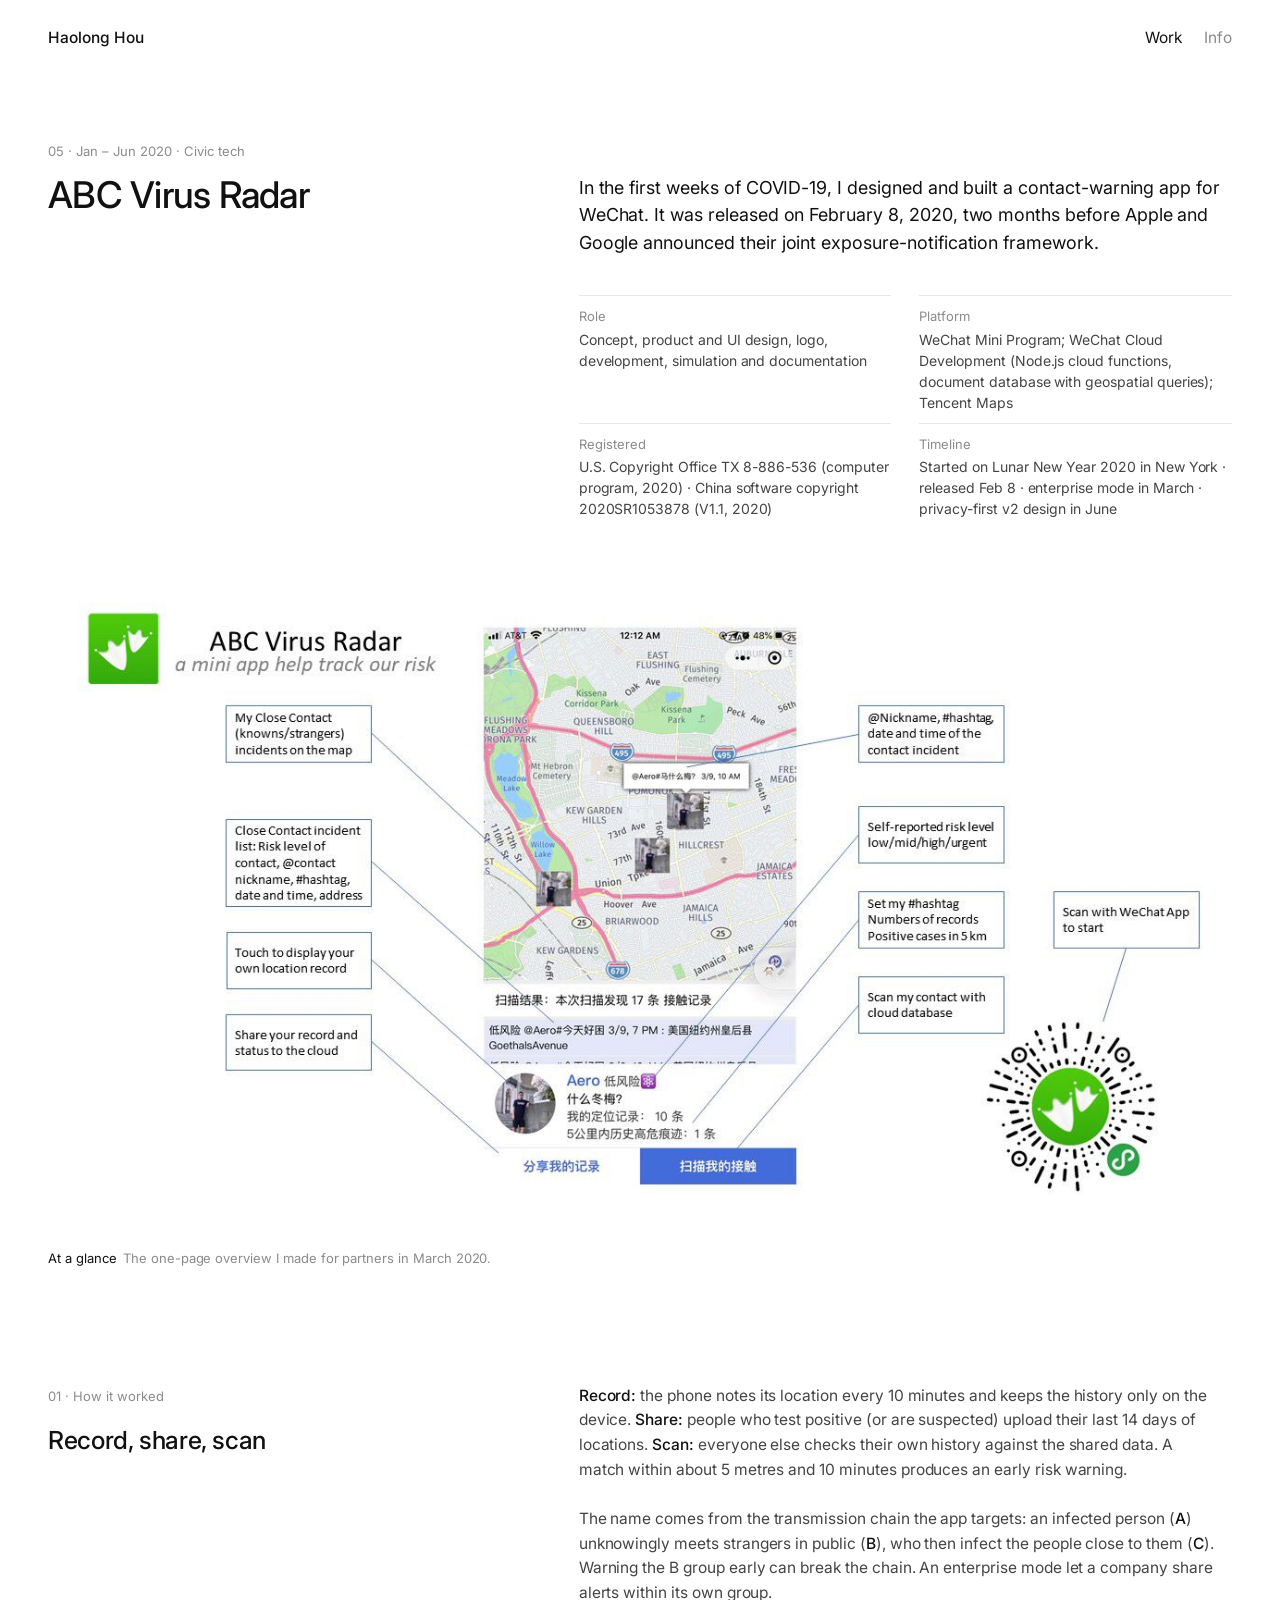
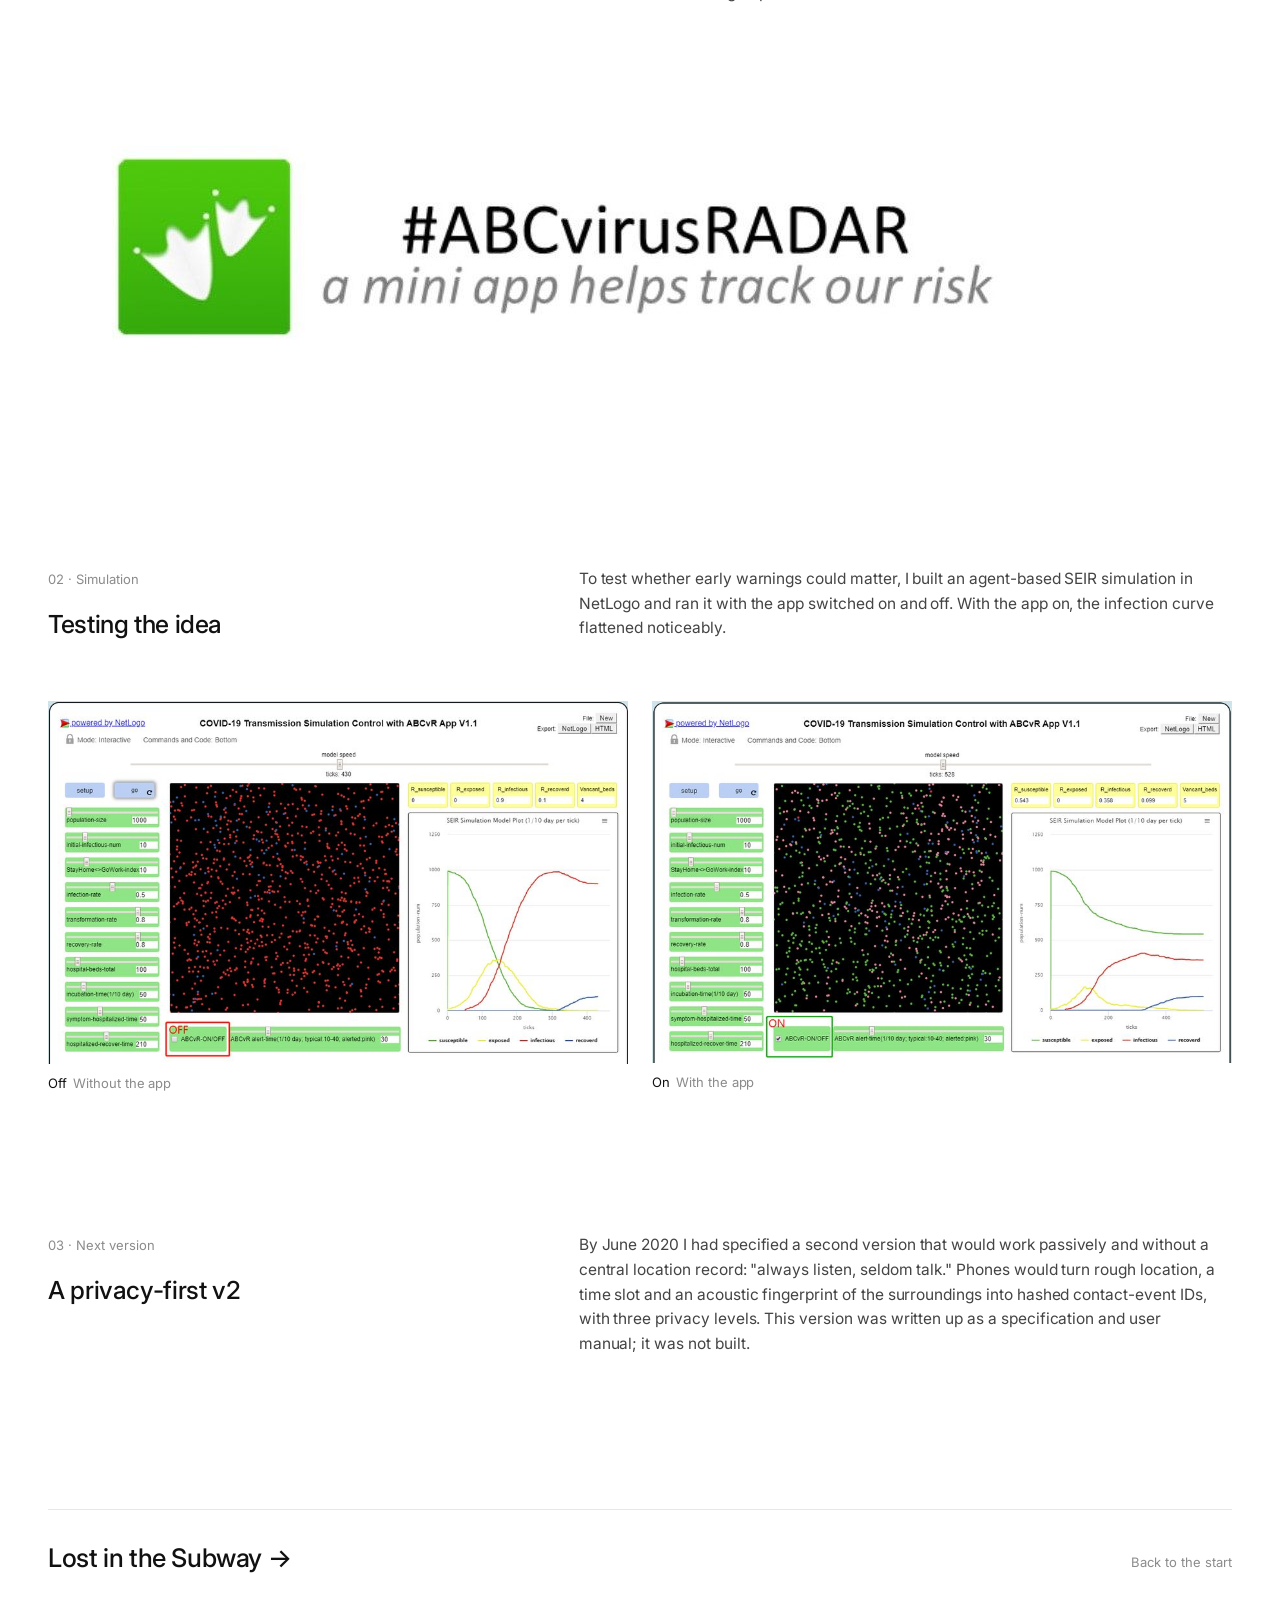
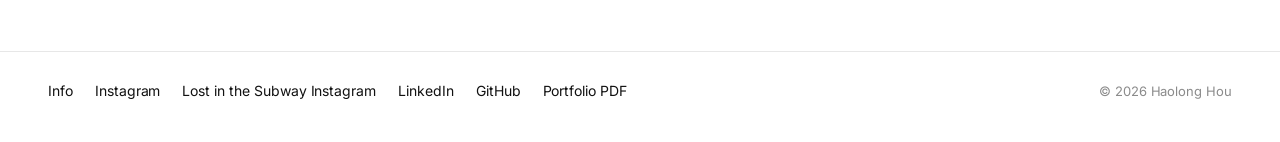
==== commit 96a7eb08: "Footer Instagram link goes to the personal account; project account second Every footer, the Info co" ====
--- a/abc-virus-radar/index.html
+++ b/abc-virus-radar/index.html
@@ -82,7 +82,7 @@
 
 <footer class="site-foot">
   <div class="wrap">
-    <div class="contact"><a href="../info/">Info</a><a href="https://www.instagram.com/lostinsubway/">Instagram</a><a href="https://www.instagram.com/one_sunny_morning/">Personal Instagram</a><a href="https://www.linkedin.com/in/hihaolong/">LinkedIn</a><a href="https://github.com/haolong">GitHub</a><a href="../Haolong-Hou-Portfolio.pdf">Portfolio PDF</a></div>
+    <div class="contact"><a href="../info/">Info</a><a href="https://www.instagram.com/one_sunny_morning/">Instagram</a><a href="https://www.instagram.com/lostinsubway/">Lost in the Subway Instagram</a><a href="https://www.linkedin.com/in/hihaolong/">LinkedIn</a><a href="https://github.com/haolong">GitHub</a><a href="../Haolong-Hou-Portfolio.pdf">Portfolio PDF</a></div>
     <small>© 2026 Haolong Hou</small>
   </div>
 </footer>
